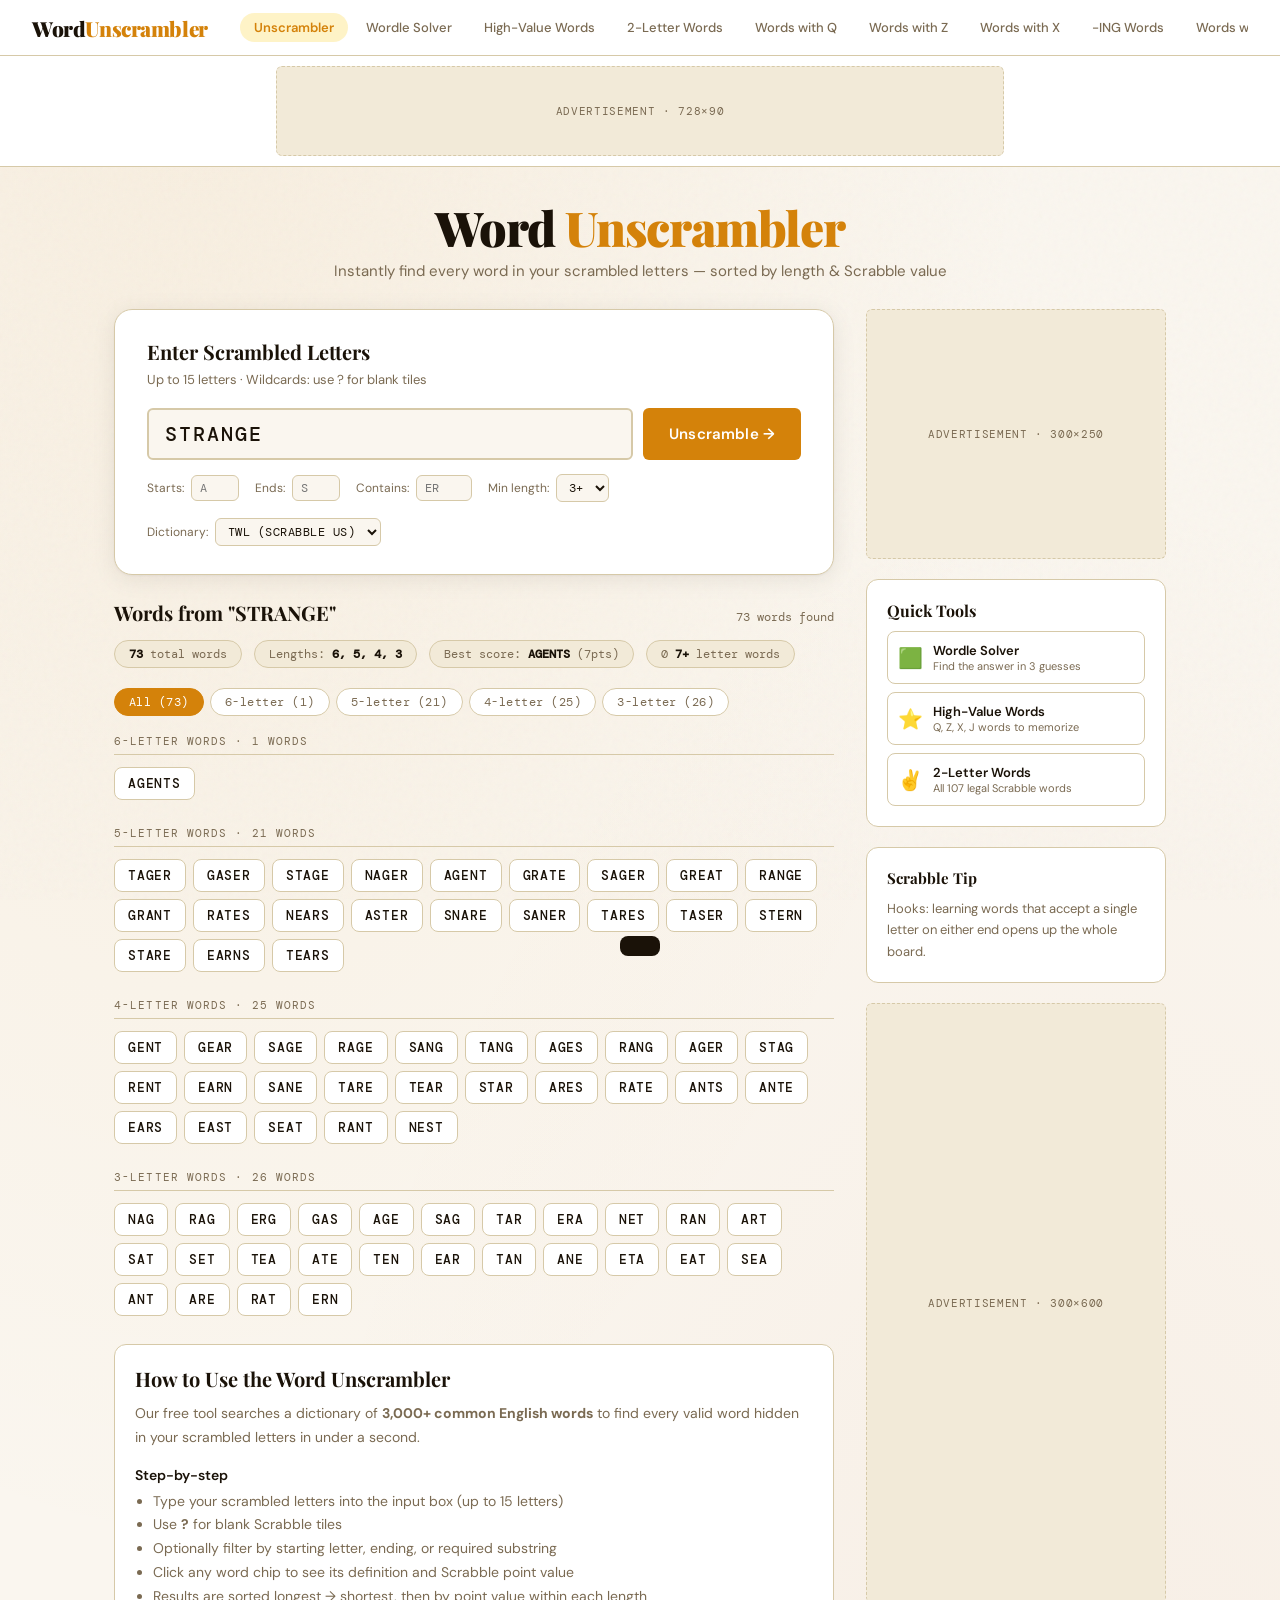
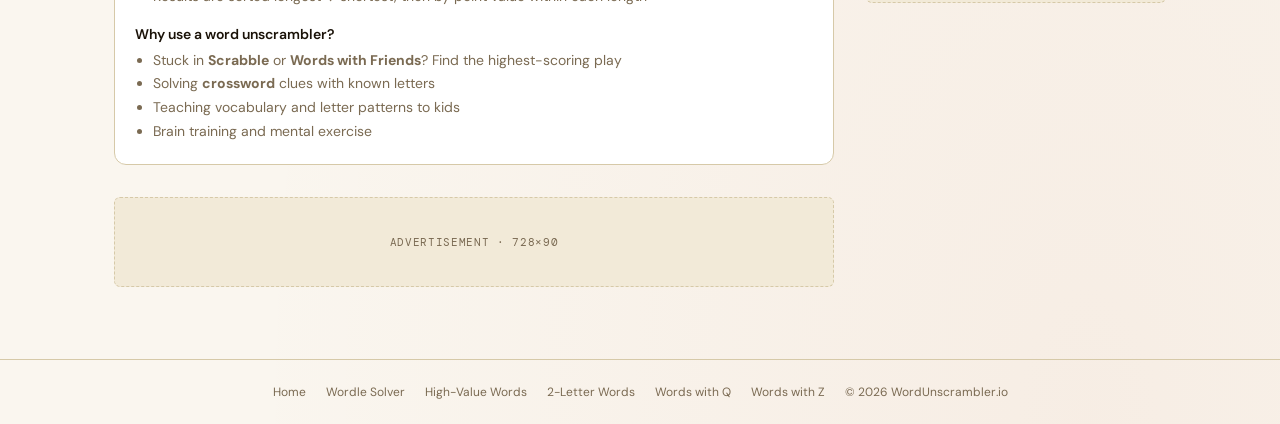
==== index.html @ 59721cca "initial deploy" ====
<!DOCTYPE html>
<html lang="en">
<head>
<meta charset="UTF-8">
<meta name="viewport" content="width=device-width, initial-scale=1.0">
<title>Word Unscrambler — Unscramble Any Word Instantly | WordUnscrambler</title>
<meta name="description" content="Free word unscrambler — instantly find all words hidden in your scrambled letters. Perfect for Scrabble, Words with Friends, Wordle, and crossword puzzles.">
<meta name="keywords" content="word unscrambler, unscramble words, scrabble word finder, words with friends cheat, anagram solver">
<link rel="canonical" href="https://wordunscrambler.io/">
<link rel="stylesheet" href="css/shared.css">
<style>
  .results-header { display:flex; align-items:baseline; justify-content:space-between; margin-bottom:14px; flex-wrap:wrap; gap:8px; }
  .results-title { font-family:'Playfair Display',serif; font-size:20px; font-weight:700; }
  .results-count { font-size:12px; color:var(--muted); font-family:'DM Mono',monospace; }

  .stats-row { display:flex; gap:12px; flex-wrap:wrap; margin-bottom:20px; }
  .stat-chip {
    background:var(--cream); border:1px solid var(--border); border-radius:20px;
    padding:5px 14px; font-size:12px; color:var(--muted); font-family:'DM Mono',monospace;
  }
  .stat-chip strong { color:var(--ink); }

  .seo-block { margin-top:36px; }
  .seo-block h2 { font-family:'Playfair Display',serif; font-size:20px; margin-bottom:10px; }
  .seo-block h3 { font-size:14px; font-weight:600; margin:16px 0 6px; }
  .seo-block p, .seo-block li { font-size:14px; color:var(--muted); line-height:1.7; }
  .seo-block ul { padding-left:18px; }

  .quick-links { display:flex; gap:8px; flex-wrap:wrap; margin-top:8px; }
  .qlink {
    padding:5px 12px; border:1px solid var(--border); border-radius:6px;
    font-size:12px; color:var(--muted); text-decoration:none;
    transition:all .15s; font-family:'DM Mono',monospace;
  }
  .qlink:hover { border-color:var(--amber); color:var(--amber); background:var(--amber-pale); }
</style>
</head>
<body>

<!-- NAV -->
<nav class="site-nav">
  <a class="nav-logo" href="index.html">Word<span>Unscrambler</span></a>
  <div class="nav-links">
    <a class="nav-link active" href="index.html">Unscrambler</a>
    <a class="nav-link" href="wordle.html">Wordle Solver</a>
    <a class="nav-link" href="pages/high-value-words.html">High-Value Words</a>
    <a class="nav-link" href="pages/two-letter-words.html">2-Letter Words</a>
    <a class="nav-link" href="pages/words-with-q.html">Words with Q</a>
    <a class="nav-link" href="pages/words-with-z.html">Words with Z</a>
    <a class="nav-link" href="pages/words-with-x.html">Words with X</a>
    <a class="nav-link" href="pages/words-ending-in-ing.html">-ING Words</a>
      <a class="nav-link" href="pages/words-with-j.html">Words with J</a>
      <a class="nav-link" href="pages/words-ending-in-er.html">-ER Words</a>
      <a class="nav-link" href="pages/scrabble-word-finder.html">Word Finder</a>
  </div>
</nav>

<!-- TOP AD -->
<div style="padding:10px 24px; background:var(--white); border-bottom:1px solid var(--border); position:relative; z-index:1;">
  <div class="ad-unit ad-728x90">
    <!-- AdSense: replace with <ins class="adsbygoogle" ...> -->
    Advertisement · 728×90
  </div>
</div>

<!-- HEADER -->
<div class="page-header">
  <h1 class="page-title">Word <em>Unscrambler</em></h1>
  <p class="page-subtitle">Instantly find every word in your scrambled letters — sorted by length &amp; Scrabble value</p>
</div>

<div class="page-wrap">
  <div class="main-col">

    <!-- SEARCH CARD -->
    <div class="card" style="margin-bottom:24px;">
      <div class="card-title">Enter Scrambled Letters</div>
      <div class="card-hint">Up to 15 letters · Wildcards: use ? for blank tiles</div>
      <div class="input-row">
        <input class="text-input" id="letterInput" type="text" maxlength="15"
          placeholder="e.g. RETAWS" autocomplete="off" autocorrect="off" spellcheck="false">
        <button class="btn btn-primary" id="goBtn">Unscramble →</button>
      </div>
      <div class="filter-row">
        <div class="filter-group">
          <label>Starts:</label>
          <input type="text" id="fStart" maxlength="3" placeholder="A" style="width:48px">
        </div>
        <div class="filter-group">
          <label>Ends:</label>
          <input type="text" id="fEnd" maxlength="3" placeholder="S" style="width:48px">
        </div>
        <div class="filter-group">
          <label>Contains:</label>
          <input type="text" id="fContains" maxlength="4" placeholder="ER" style="width:56px">
        </div>
        <div class="filter-group">
          <label>Min length:</label>
          <select id="fMinLen">
            <option value="2">2+</option>
            <option value="3" selected>3+</option>
            <option value="4">4+</option>
            <option value="5">5+</option>
          </select>
        </div>
        <div class="filter-group">
          <label>Dictionary:</label>
          <select id="fDict">
            <option value="twl">TWL (Scrabble US)</option>
            <option value="sowpods">SOWPODS (Int'l)</option>
            <option value="wwf">Words w/ Friends</option>
          </select>
        </div>
      </div>
    </div>

    <!-- LOADER -->
    <div class="loader" id="loader">
      <div class="spinner"></div>
      <div>Searching dictionary…</div>
    </div>

    <!-- RESULTS -->
    <div id="resultsWrap" style="display:none;">
      <div class="results-header">
        <div class="results-title" id="resTitle">Results</div>
        <div class="results-count" id="resCount"></div>
      </div>
      <div class="stats-row" id="statsRow"></div>
      <div class="tab-row" id="tabRow"></div>
      <div class="def-panel" id="defPanel"></div>
      <div id="wordGroups"></div>
    </div>

    <!-- EMPTY STATE -->
    <div class="empty-state" id="emptyState">
      <span class="empty-icon">🔤</span>
      <h2>Enter letters above to begin</h2>
      <p>Type up to 15 letters and see every word you can make — sorted by length and Scrabble point value.</p>
      <div class="quick-links" style="justify-content:center; margin-top:20px;">
        <a class="qlink" href="#" data-demo="RETAWS">Try RETAWS</a>
        <a class="qlink" href="#" data-demo="PLAYING">Try PLAYING</a>
        <a class="qlink" href="#" data-demo="QUARTZ">Try QUARTZ</a>
        <a class="qlink" href="#" data-demo="STRANGE">Try STRANGE</a>
      </div>
    </div>

    <!-- SEO CONTENT -->
    <div class="seo-block card-sm" style="margin-top:28px;">
      <h2>How to Use the Word Unscrambler</h2>
      <p>Our free tool searches a dictionary of <strong>3,000+ common English words</strong> to find every valid word hidden in your scrambled letters in under a second.</p>
      <h3>Step-by-step</h3>
      <ul>
        <li>Type your scrambled letters into the input box (up to 15 letters)</li>
        <li>Use <strong>?</strong> for blank Scrabble tiles</li>
        <li>Optionally filter by starting letter, ending, or required substring</li>
        <li>Click any word chip to see its definition and Scrabble point value</li>
        <li>Results are sorted longest → shortest, then by point value within each length</li>
      </ul>
      <h3>Why use a word unscrambler?</h3>
      <ul>
        <li>Stuck in <strong>Scrabble</strong> or <strong>Words with Friends</strong>? Find the highest-scoring play</li>
        <li>Solving <strong>crossword</strong> clues with known letters</li>
        <li>Teaching vocabulary and letter patterns to kids</li>
        <li>Brain training and mental exercise</li>
      </ul>
    </div>

    <!-- BOTTOM AD -->
    <div style="margin-top:32px; text-align:center;">
      <div class="ad-unit ad-728x90">Advertisement · 728×90</div>
    </div>

  </div>

  <!-- SIDEBAR -->
  <aside class="sidebar">
    <div class="ad-unit ad-300x250">Advertisement · 300×250</div>

    <div class="card-sm">
      <h3 style="font-family:'Playfair Display',serif; font-size:16px; margin-bottom:10px;">Quick Tools</h3>
      <div style="display:flex; flex-direction:column; gap:8px;">
        <a href="wordle.html" style="display:flex; align-items:center; gap:10px; text-decoration:none; color:var(--ink); padding:10px; border-radius:8px; border:1px solid var(--border); font-size:13px; transition:all .15s;" onmouseover="this.style.borderColor='var(--amber)'" onmouseout="this.style.borderColor='var(--border)'">
          <span style="font-size:20px;">🟩</span>
          <div><div style="font-weight:600;">Wordle Solver</div><div style="color:var(--muted); font-size:11px;">Find the answer in 3 guesses</div></div>
        </a>
        <a href="pages/high-value-words.html" style="display:flex; align-items:center; gap:10px; text-decoration:none; color:var(--ink); padding:10px; border-radius:8px; border:1px solid var(--border); font-size:13px; transition:all .15s;" onmouseover="this.style.borderColor='var(--amber)'" onmouseout="this.style.borderColor='var(--border)'">
          <span style="font-size:20px;">⭐</span>
          <div><div style="font-weight:600;">High-Value Words</div><div style="color:var(--muted); font-size:11px;">Q, Z, X, J words to memorize</div></div>
        </a>
        <a href="pages/two-letter-words.html" style="display:flex; align-items:center; gap:10px; text-decoration:none; color:var(--ink); padding:10px; border-radius:8px; border:1px solid var(--border); font-size:13px; transition:all .15s;" onmouseover="this.style.borderColor='var(--amber)'" onmouseout="this.style.borderColor='var(--border)'">
          <span style="font-size:20px;">✌️</span>
          <div><div style="font-weight:600;">2-Letter Words</div><div style="color:var(--muted); font-size:11px;">All 107 legal Scrabble words</div></div>
        </a>
      </div>
    </div>

    <div class="card-sm">
      <h3 style="font-family:'Playfair Display',serif; font-size:15px; margin-bottom:10px;">Scrabble Tip</h3>
      <p style="font-size:13px; color:var(--muted); line-height:1.65;" id="scrabbleTip">Loading tip…</p>
    </div>

    <div class="ad-unit ad-300x600">Advertisement · 300×600</div>
  </aside>
</div>

<footer class="site-footer">
  <a href="index.html">Home</a>
  <a href="wordle.html">Wordle Solver</a>
  <a href="pages/high-value-words.html">High-Value Words</a>
  <a href="pages/two-letter-words.html">2-Letter Words</a>
  <a href="pages/words-with-q.html">Words with Q</a>
  <a href="pages/words-with-z.html">Words with Z</a>
  <span>© 2026 WordUnscrambler.io</span>
</footer>

<div class="toast" id="toast"></div>

<script src="js/dictionary.js"></script>
<script>
// ── Scrabble tips ──
const TIPS = [
  "The letters Q, Z, X, and J are worth 10, 10, 8, and 8 points each. Save them for premium squares.",
  "Playing all 7 tiles earns a 50-point BINGO bonus — worth more than any single square.",
  "QI, ZA, and XI are 2-letter powerhouses that let you play Q and Z without a U.",
  "Controlling the center of the board restricts your opponent's access to triple-word squares.",
  "Parallel plays — running words alongside existing ones — often score far more than longer words.",
  "The suffix -ING turns almost any verb into a 7-letter word for a potential bingo.",
  "ETAOINSR are the most common English letters — keep these in your rack for flexibility.",
  "Hooks: learning words that accept a single letter on either end opens up the whole board.",
];
document.getElementById('scrabbleTip').textContent = TIPS[Math.floor(Math.random() * TIPS.length)];

// ── Core logic ──
function getFreq(str) {
  const f = {};
  for (const c of str.toUpperCase()) f[c] = (f[c]||0)+1;
  return f;
}

function canMake(word, freq, wildcards) {
  const needed = getFreq(word);
  let wild = wildcards;
  for (const [c,n] of Object.entries(needed)) {
    const have = freq[c] || 0;
    if (have >= n) continue;
    const gap = n - have;
    if (wild >= gap) { wild -= gap; } else return false;
  }
  return true;
}

function doSearch(raw, startsWith='', endsWith='', contains='', minLen=3) {
  const clean = raw.toUpperCase().replace(/[^A-Z?]/g,'');
  const letters = clean.replace(/\?/g,'');
  const wildcards = (clean.match(/\?/g)||[]).length;
  const freq = getFreq(letters);

  const sw = startsWith.toUpperCase();
  const ew = endsWith.toUpperCase();
  const ct = contains.toUpperCase();

  const results = [];
  for (const word of window.DICT.DICTIONARY) {
    if (word.length < minLen) continue;
    if (sw && !word.startsWith(sw)) continue;
    if (ew && !word.endsWith(ew)) continue;
    if (ct && !word.includes(ct)) continue;
    if (canMake(word, freq, wildcards)) results.push(word);
  }

  return results.sort((a,b) =>
    b.length - a.length || window.DICT.scrabbleScore(b) - window.DICT.scrabbleScore(a)
  );
}

// ── State ──
let allWords = [];
let activeLen = 'all';

// ── Render ──
function renderResults(words) {
  document.getElementById('loader').classList.remove('on');
  document.getElementById('emptyState').style.display = 'none';
  const wrap = document.getElementById('resultsWrap');
  wrap.style.display = 'block';

  const filtered = activeLen === 'all' ? words : words.filter(w => w.length === activeLen);
  const raw = document.getElementById('letterInput').value.toUpperCase().replace(/[^A-Z?]/g,'');

  document.getElementById('resTitle').textContent = `Words from "${raw}"`;
  document.getElementById('resCount').textContent = `${filtered.length.toLocaleString()} word${filtered.length!==1?'s':''} found`;

  // Stats
  const statsRow = document.getElementById('statsRow');
  const lens = [...new Set(words.map(w=>w.length))].sort((a,b)=>b-a);
  const bestScore = words.reduce((m,w)=>Math.max(m,window.DICT.scrabbleScore(w)),0);
  const best = words.find(w=>window.DICT.scrabbleScore(w)===bestScore);
  statsRow.innerHTML = `
    <div class="stat-chip"><strong>${words.length}</strong> total words</div>
    <div class="stat-chip">Lengths: <strong>${lens.join(', ')}</strong></div>
    ${best?`<div class="stat-chip">Best score: <strong>${best}</strong> (${bestScore}pts)</div>`:''}
    <div class="stat-chip">${words.filter(w=>w.length>=7).length} <strong>7+</strong> letter words</div>
  `;

  // Tabs
  const tabRow = document.getElementById('tabRow');
  tabRow.innerHTML =
    `<button class="tab${activeLen==='all'?' active':''}" data-l="all">All (${words.length})</button>` +
    lens.map(l => {
      const n = words.filter(w=>w.length===l).length;
      return `<button class="tab${activeLen===l?' active':''}" data-l="${l}">${l}-letter (${n})</button>`;
    }).join('');

  tabRow.querySelectorAll('.tab').forEach(t => t.addEventListener('click', () => {
    activeLen = t.dataset.l === 'all' ? 'all' : parseInt(t.dataset.l);
    renderResults(allWords);
  }));

  // Groups
  const wordGroups = document.getElementById('wordGroups');
  wordGroups.innerHTML = '';

  if (filtered.length === 0) {
    wordGroups.innerHTML = '<div style="text-align:center;padding:40px;color:var(--muted);font-size:14px;">No words match your filters.</div>';
    return;
  }

  const grouped = {};
  filtered.forEach(w => { (grouped[w.length]=grouped[w.length]||[]).push(w); });

  Object.keys(grouped).sort((a,b)=>b-a).forEach(len => {
    const grp = document.createElement('div');
    grp.className = 'word-group';
    grp.innerHTML = `<div class="group-label">${len}-letter words · ${grouped[len].length} words</div><div class="words-grid"></div>`;
    const grid = grp.querySelector('.words-grid');
    grouped[len].forEach(word => {
      const score = window.DICT.scrabbleScore(word);
      const hi = score >= 14;
      const chip = document.createElement('div');
      chip.className = `word-chip${hi?' high-val':''}`;
      chip.textContent = word;
      if (score >= 10) chip.innerHTML += `<span class="score-pip">${score}</span>`;
      chip.addEventListener('click', () => showDef(word));
      grid.appendChild(chip);
    });
    wordGroups.appendChild(grp);
  });
}

function showDef(word) {
  const score = window.DICT.scrabbleScore(word);
  const panel = document.getElementById('defPanel');
  panel.className = 'def-panel on';
  panel.innerHTML = `
    <div class="def-word">${word}</div>
    <div class="def-pos">noun / verb / adjective</div>
    <div class="def-text">Valid word in standard dictionaries.</div>
    <div class="def-score">Scrabble value: <strong>${score} points</strong> — click to copy</div>
  `;
  navigator.clipboard?.writeText(word).then(() => showToast(`Copied "${word}"`));
  panel.scrollIntoView({behavior:'smooth', block:'nearest'});
}

function go() {
  const val = document.getElementById('letterInput').value.trim();
  if (!val || val.length < 2) { showToast('Enter at least 2 letters'); return; }
  activeLen = 'all';
  document.getElementById('defPanel').className = 'def-panel';
  document.getElementById('resultsWrap').style.display = 'none';
  document.getElementById('emptyState').style.display = 'none';
  document.getElementById('loader').classList.add('on');

  const sw = document.getElementById('fStart').value.trim();
  const ew = document.getElementById('fEnd').value.trim();
  const ct = document.getElementById('fContains').value.trim();
  const ml = parseInt(document.getElementById('fMinLen').value);

  setTimeout(() => {
    allWords = doSearch(val, sw, ew, ct, ml);
    renderResults(allWords);
  }, 180);
}

function showToast(msg) {
  const t = document.getElementById('toast');
  t.textContent = msg; t.classList.add('show');
  setTimeout(() => t.classList.remove('show'), 2000);
}

// ── Events ──
document.getElementById('goBtn').addEventListener('click', go);
document.getElementById('letterInput').addEventListener('keydown', e => { if(e.key==='Enter') go(); });
document.getElementById('letterInput').addEventListener('input', function() {
  this.value = this.value.replace(/[^a-zA-Z?]/g,'');
});

// Demo links
document.querySelectorAll('[data-demo]').forEach(el => {
  el.addEventListener('click', e => {
    e.preventDefault();
    document.getElementById('letterInput').value = el.dataset.demo;
    go();
  });
});

// Auto-run demo
setTimeout(() => {
  document.getElementById('letterInput').value = 'STRANGE';
  go();
}, 300);
</script>
</body>
</html>
---- css/shared.css ----
/* ============================================================
   shared.css — WordUnscrambler site-wide styles
   ============================================================ */

@import url('https://fonts.googleapis.com/css2?family=Playfair+Display:ital,wght@0,700;0,900;1,700&family=DM+Mono:wght@400;500&family=DM+Sans:wght@300;400;500;600&display=swap');

:root {
  --ink:        #1a1208;
  --paper:      #faf6ef;
  --cream:      #f2ead8;
  --amber:      #d4820a;
  --amber-lt:   #f5c842;
  --amber-pale: #fef3c7;
  --rust:       #b94a1a;
  --sage:       #4a6741;
  --muted:      #7a6a52;
  --border:     #d6c9a8;
  --white:      #ffffff;

  --radius-sm:  6px;
  --radius-md:  12px;
  --radius-lg:  18px;
  --shadow-sm:  0 1px 3px rgba(26,18,8,.06);
  --shadow-md:  0 4px 24px rgba(26,18,8,.08), 0 1px 3px rgba(26,18,8,.05);
  --shadow-lg:  0 12px 48px rgba(26,18,8,.12);
}

*, *::before, *::after { box-sizing: border-box; margin: 0; padding: 0; }

html { scroll-behavior: smooth; }

body {
  background: var(--paper);
  color: var(--ink);
  font-family: 'DM Sans', sans-serif;
  min-height: 100vh;
  background-image:
    radial-gradient(ellipse at 15% 0%, rgba(212,130,10,.07) 0%, transparent 55%),
    radial-gradient(ellipse at 85% 100%, rgba(185,74,26,.05) 0%, transparent 55%);
}

/* noise overlay */
body::before {
  content: '';
  position: fixed; inset: 0;
  background-image: url("data:image/svg+xml,%3Csvg viewBox='0 0 200 200' xmlns='http://www.w3.org/2000/svg'%3E%3Cfilter id='n'%3E%3CfeTurbulence type='fractalNoise' baseFrequency='.9' numOctaves='4' stitchTiles='stitch'/%3E%3C/filter%3E%3Crect width='100%25' height='100%25' filter='url(%23n)' opacity='.03'/%3E%3C/svg%3E");
  pointer-events: none; z-index: 0;
}

/* ── NAV ── */
.site-nav {
  position: relative; z-index: 10;
  background: var(--white);
  border-bottom: 1px solid var(--border);
  padding: 0 32px;
  display: flex;
  align-items: center;
  gap: 0;
  height: 56px;
}

.nav-logo {
  font-family: 'Playfair Display', serif;
  font-weight: 900;
  font-size: 1.3rem;
  letter-spacing: -.02em;
  color: var(--ink);
  text-decoration: none;
  margin-right: 32px;
  white-space: nowrap;
}

.nav-logo span { color: var(--amber); }

.nav-links {
  display: flex;
  gap: 4px;
  align-items: center;
  flex: 1;
  overflow-x: auto;
}

.nav-link {
  padding: 6px 14px;
  border-radius: 20px;
  font-size: 13px;
  font-weight: 500;
  color: var(--muted);
  text-decoration: none;
  white-space: nowrap;
  transition: all .15s;
}

.nav-link:hover { color: var(--ink); background: var(--cream); }
.nav-link.active { background: var(--amber-pale); color: var(--amber); font-weight: 600; }

/* ── AD UNITS ── */
.ad-unit {
  background: var(--cream);
  border: 1px dashed var(--border);
  border-radius: var(--radius-sm);
  display: flex; align-items: center; justify-content: center;
  color: var(--muted);
  font-family: 'DM Mono', monospace;
  font-size: 11px;
  letter-spacing: .06em;
  text-transform: uppercase;
}

.ad-728x90  { width: 100%; max-width: 728px; height: 90px; margin: 0 auto; }
.ad-300x250 { width: 300px; height: 250px; }
.ad-300x600 { width: 300px; height: 600px; }

/* ── LAYOUT ── */
.page-header {
  position: relative; z-index: 1;
  padding: 36px 32px 0;
  text-align: center;
}

.page-title {
  font-family: 'Playfair Display', serif;
  font-weight: 900;
  font-size: clamp(2rem, 5vw, 3rem);
  letter-spacing: -.025em;
  line-height: 1;
}

.page-title em { color: var(--amber); font-style: normal; }
.page-subtitle { margin-top: 10px; font-size: 15px; color: var(--muted); }

.page-wrap {
  position: relative; z-index: 1;
  max-width: 1100px;
  margin: 0 auto;
  padding: 28px 24px 72px;
  display: flex; gap: 32px; align-items: flex-start;
}

.main-col { flex: 1; min-width: 0; }

.sidebar {
  width: 300px; flex-shrink: 0;
  display: flex; flex-direction: column; gap: 20px;
  position: sticky; top: 76px;
}

/* ── CARDS ── */
.card {
  background: var(--white);
  border: 1.5px solid var(--border);
  border-radius: var(--radius-lg);
  padding: 28px 32px;
  box-shadow: var(--shadow-md);
}

.card-sm {
  background: var(--white);
  border: 1.5px solid var(--border);
  border-radius: var(--radius-md);
  padding: 20px;
}

.card-title {
  font-family: 'Playfair Display', serif;
  font-size: 20px; font-weight: 700;
  margin-bottom: 6px;
}

.card-hint { font-size: 13px; color: var(--muted); margin-bottom: 20px; }

/* ── FORM ELEMENTS ── */
.input-row { display: flex; gap: 10px; flex-wrap: wrap; }

.text-input {
  flex: 1; min-width: 180px; height: 52px;
  font-family: 'DM Mono', monospace;
  font-size: 20px; font-weight: 500;
  letter-spacing: .1em; text-transform: uppercase;
  border: 2px solid var(--border); border-radius: var(--radius-sm);
  padding: 0 16px;
  background: var(--paper); color: var(--ink); outline: none;
  transition: border-color .2s, box-shadow .2s;
}

.text-input:focus {
  border-color: var(--amber);
  box-shadow: 0 0 0 3px rgba(212,130,10,.14);
}

.btn {
  height: 52px; padding: 0 26px;
  border: none; border-radius: var(--radius-sm);
  font-family: 'DM Sans', sans-serif;
  font-size: 15px; font-weight: 600;
  cursor: pointer; transition: all .15s;
  letter-spacing: .01em; white-space: nowrap;
}

.btn-primary { background: var(--amber); color: white; }
.btn-primary:hover { background: #b87009; }
.btn-primary:active { transform: scale(.98); }

.btn-secondary {
  background: var(--cream);
  color: var(--ink);
  border: 1.5px solid var(--border);
}
.btn-secondary:hover { background: var(--amber-pale); border-color: var(--amber); }

.btn-sm { height: 34px; padding: 0 14px; font-size: 13px; }

.filter-row {
  display: flex; gap: 16px; margin-top: 14px;
  flex-wrap: wrap; align-items: center;
}

.filter-group {
  display: flex; align-items: center; gap: 7px;
  font-size: 12px; color: var(--muted);
}

.filter-group label { cursor: pointer; }

.filter-group select,
.filter-group input[type=text] {
  border: 1px solid var(--border); border-radius: 6px;
  padding: 4px 8px; font-size: 12px;
  font-family: 'DM Mono', monospace;
  background: var(--paper); color: var(--ink); outline: none;
  letter-spacing: .04em; text-transform: uppercase;
}

/* ── TABS ── */
.tab-row { display: flex; gap: 6px; flex-wrap: wrap; margin-bottom: 18px; }

.tab {
  padding: 5px 14px;
  border: 1.5px solid var(--border); border-radius: 20px;
  font-size: 12px; font-family: 'DM Mono', monospace;
  cursor: pointer; background: var(--white); color: var(--muted);
  transition: all .15s; letter-spacing: .04em;
}

.tab:hover { border-color: var(--amber); color: var(--amber); }

.tab.active {
  background: var(--amber); border-color: var(--amber); color: white;
}

/* ── WORD GRID ── */
.word-group { margin-bottom: 26px; }

.group-label {
  font-size: 11px; font-family: 'DM Mono', monospace;
  letter-spacing: .1em; text-transform: uppercase;
  color: var(--muted);
  border-bottom: 1px solid var(--border);
  padding-bottom: 6px; margin-bottom: 12px;
}

.words-grid { display: flex; flex-wrap: wrap; gap: 7px; }

.word-chip {
  background: var(--white);
  border: 1.5px solid var(--border); border-radius: 8px;
  padding: 7px 13px;
  font-family: 'DM Mono', monospace;
  font-size: 13px; font-weight: 500;
  letter-spacing: .06em; text-transform: uppercase;
  color: var(--ink); cursor: pointer;
  transition: all .15s; position: relative;
  user-select: none;
}

.word-chip:hover {
  border-color: var(--amber); background: var(--amber-pale);
  color: var(--amber); transform: translateY(-1px);
  box-shadow: 0 3px 8px rgba(212,130,10,.15);
}

.word-chip.high-val { border-color: var(--rust); background: #fff5f2; }
.score-pip {
  position: absolute; top: -7px; right: -7px;
  background: var(--rust); color: white;
  font-size: 9px; border-radius: 10px; padding: 1px 5px;
  font-family: 'DM Mono', monospace;
}

/* ── LOADER / EMPTY ── */
.loader {
  display: none; text-align: center; padding: 48px;
  color: var(--muted); font-size: 14px;
}
.loader.on { display: block; }

.spinner {
  display: inline-block; width: 28px; height: 28px;
  border: 3px solid var(--border); border-top-color: var(--amber);
  border-radius: 50%; animation: spin .7s linear infinite;
  margin-bottom: 12px;
}

@keyframes spin { to { transform: rotate(360deg); } }

.empty-state {
  text-align: center; padding: 64px 24px; color: var(--muted);
}
.empty-icon { font-size: 48px; display: block; margin-bottom: 16px; }
.empty-state h2 { font-family: 'Playfair Display', serif; font-size: 20px; color: var(--ink); margin-bottom: 8px; }
.empty-state p { font-size: 14px; line-height: 1.7; max-width: 340px; margin: 0 auto; }

/* ── DEFINITION PANEL ── */
.def-panel {
  display: none;
  background: var(--amber-pale);
  border: 1.5px solid rgba(212,130,10,.25);
  border-radius: var(--radius-md); padding: 18px 22px;
  margin-bottom: 18px; animation: fadeUp .2s ease;
}
.def-panel.on { display: block; }
.def-word { font-family: 'Playfair Display', serif; font-size: 22px; font-weight: 700; margin-bottom: 3px; }
.def-pos { font-size: 12px; color: var(--muted); font-style: italic; margin-bottom: 6px; }
.def-text { font-size: 14px; line-height: 1.65; }
.def-score { font-size: 12px; color: var(--rust); margin-top: 8px; font-family: 'DM Mono', monospace; }

@keyframes fadeUp { from { opacity:0; transform:translateY(5px); } to { opacity:1; transform:none; } }

/* ── TOAST ── */
.toast {
  position: fixed; bottom: 24px; left: 50%;
  transform: translateX(-50%) translateY(80px);
  background: var(--ink); color: white;
  padding: 10px 20px; border-radius: 8px;
  font-size: 13px; font-family: 'DM Mono', monospace;
  transition: transform .3s cubic-bezier(.22,1,.36,1); z-index: 999;
}
.toast.show { transform: translateX(-50%) translateY(0); }

/* ── FOOTER ── */
.site-footer {
  position: relative; z-index: 1;
  border-top: 1px solid var(--border);
  padding: 24px 32px; text-align: center;
  font-size: 12px; color: var(--muted);
  display: flex; gap: 20px; justify-content: center; flex-wrap: wrap;
}
.site-footer a { color: var(--muted); text-decoration: none; }
.site-footer a:hover { color: var(--amber); }

/* ── RESPONSIVE ── */
@media (max-width: 820px) {
  .sidebar { display: none; }
  .page-wrap { padding: 16px 16px 48px; }
  .card { padding: 20px; }
  .site-nav { padding: 0 16px; }
}
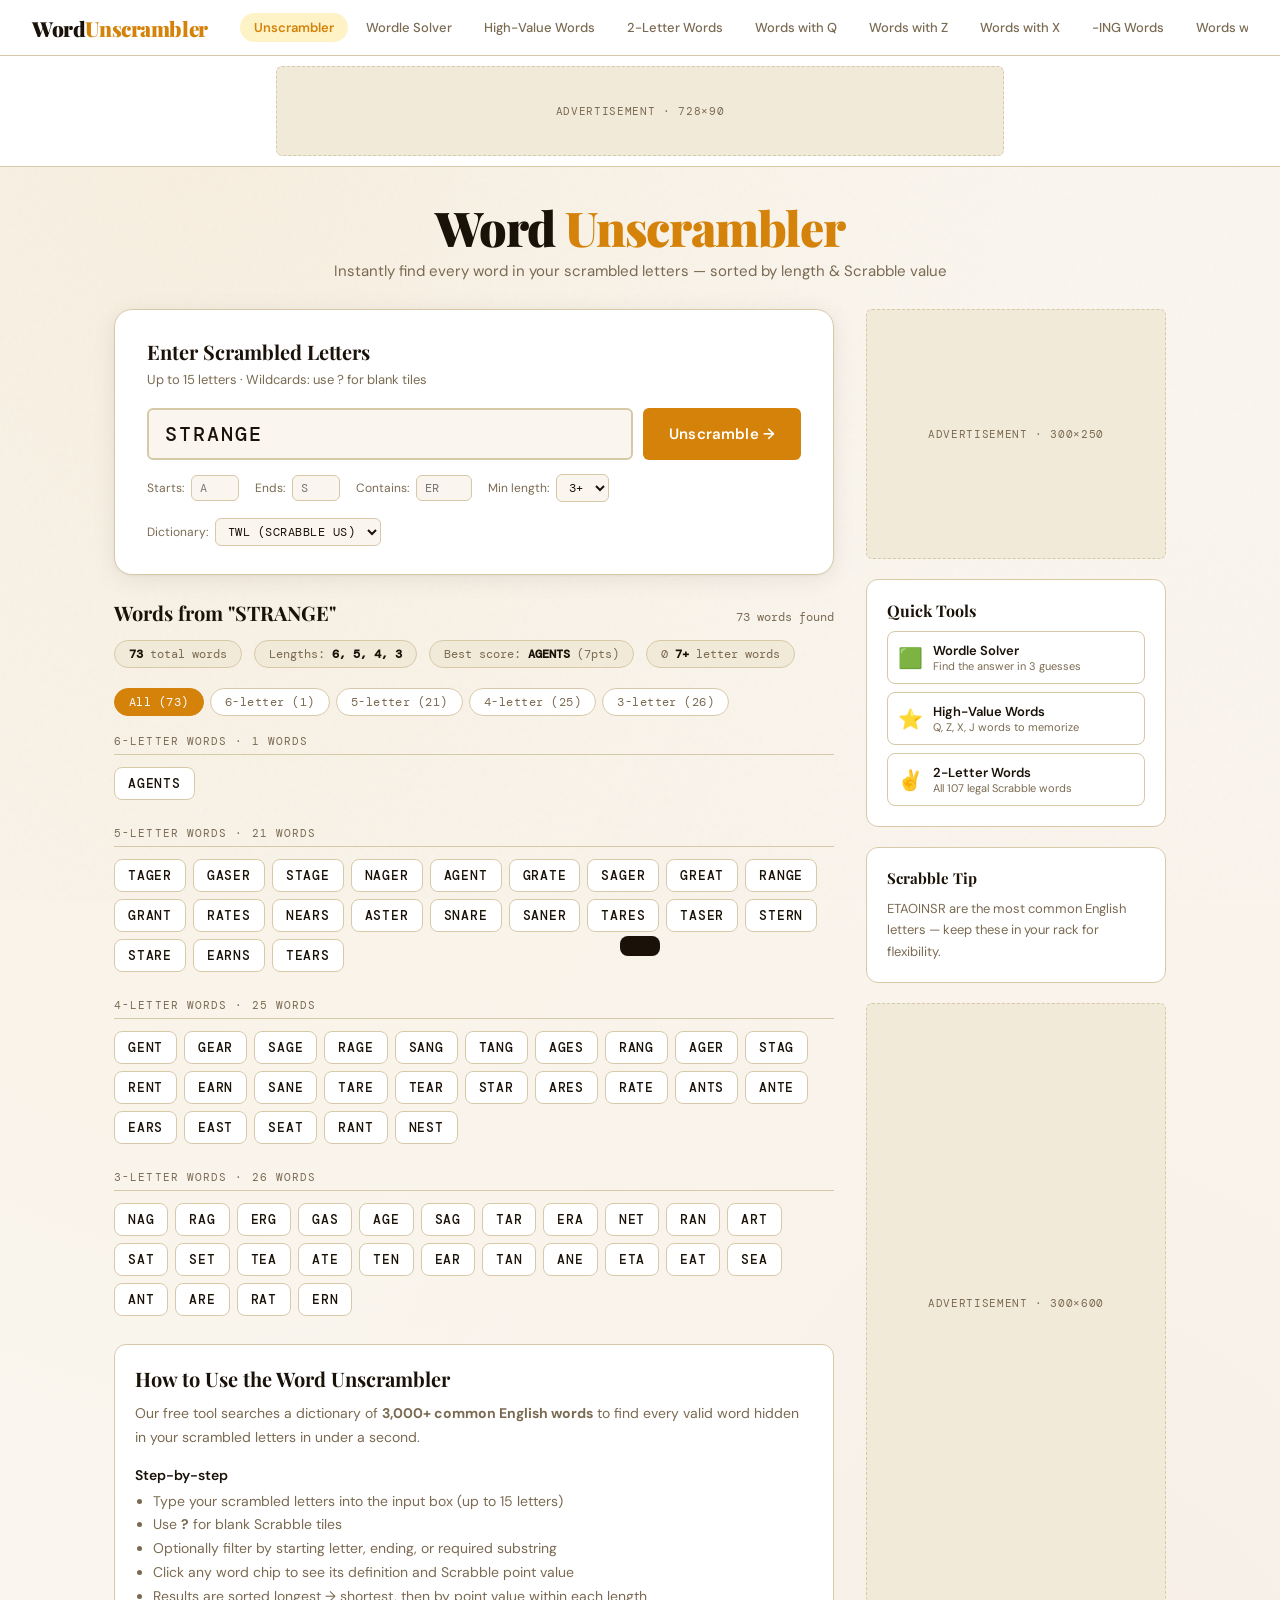
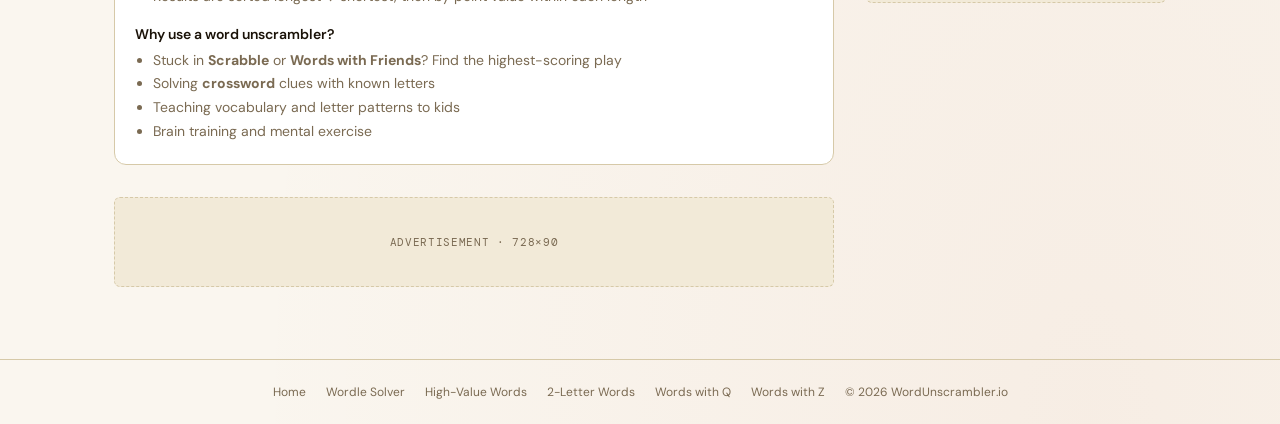
==== commit 2d003663: "Fix canonical URLs to match live domain" ====
--- a/index.html
+++ b/index.html
@@ -6,7 +6,7 @@
 <title>Word Unscrambler — Unscramble Any Word Instantly | WordUnscrambler</title>
 <meta name="description" content="Free word unscrambler — instantly find all words hidden in your scrambled letters. Perfect for Scrabble, Words with Friends, Wordle, and crossword puzzles.">
 <meta name="keywords" content="word unscrambler, unscramble words, scrabble word finder, words with friends cheat, anagram solver">
-<link rel="canonical" href="https://wordunscrambler.io/">
+<link rel="canonical" href="https://www.wordunscrambler.us.com/">
 <link rel="stylesheet" href="css/shared.css">
 <style>
   .results-header { display:flex; align-items:baseline; justify-content:space-between; margin-bottom:14px; flex-wrap:wrap; gap:8px; }
